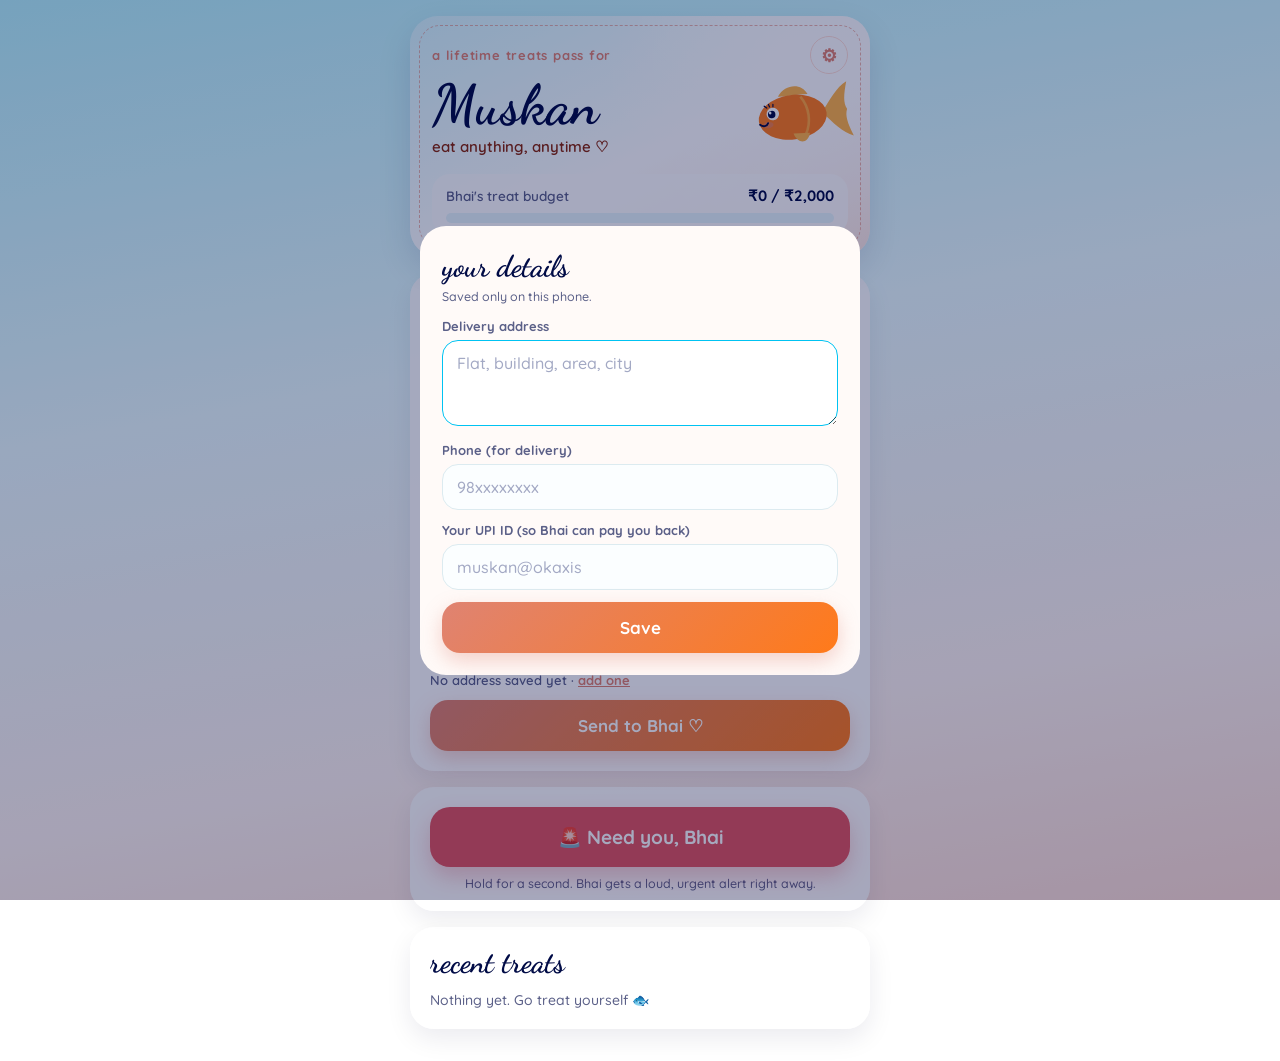
==== index.html @ bdd55ae3 "Add files via upload" ====
<!DOCTYPE html>
<html lang="en">
<head>
<meta charset="utf-8">
<meta name="viewport" content="width=device-width, initial-scale=1, viewport-fit=cover">
<title>Muskan's Treats Pass</title>
<meta name="theme-color" content="#B5F4FD">
<meta name="apple-mobile-web-app-capable" content="yes">
<meta name="mobile-web-app-capable" content="yes">
<meta name="apple-mobile-web-app-status-bar-style" content="default">
<meta name="apple-mobile-web-app-title" content="Treats Pass">
<link rel="manifest" href="manifest.webmanifest">
<link rel="apple-touch-icon" href="icons/apple-touch-icon.png">
<link rel="icon" href="icons/icon-192.png">
<link rel="stylesheet" href="fonts.css">
<link rel="stylesheet" href="style.css">
</head>
<body>
<div class="bubbles" aria-hidden="true"><span></span><span></span><span></span><span></span><span></span><span></span></div>

<main>
  <!-- The pass -->
  <section class="pass" aria-label="Your pass">
    <div class="pass-top">
      <span class="pass-kicker">a lifetime treats pass for</span>
      <button class="icon-btn" id="openSettings" aria-label="Settings">⚙︎</button>
    </div>
    <span class="holder-name script" id="holderName">Muskan</span>
    <p class="pass-tag">eat anything, anytime ♡</p>
    <svg class="pass-fish" viewBox="0 0 140 90" aria-hidden="true">
      <path d="M100 45 C112 30 124 14 138 8 C132 26 130 36 134 45 C130 54 132 64 138 82 C124 76 112 60 100 45Z" fill="#ffb347"/>
      <path d="M44 16 C56 0 78 2 84 18 C70 16 56 18 44 16Z" fill="#ffb347"/>
      <ellipse cx="60" cy="46" rx="46" ry="30" fill="#ff7a1a"/>
      <path d="M58 68 C62 84 76 84 80 70Z" fill="#ffb347"/>
      <path d="M74 20 C84 36 84 56 74 72" stroke="#ffb347" stroke-width="3.5" fill="none" opacity=".75"/>
      <ellipse cx="26" cy="52" rx="7" ry="4.2" fill="#DF8372" opacity=".55"/>
      <circle cx="34" cy="38" r="8.5" fill="#fff"/><circle cx="32.4" cy="38.6" r="5" fill="#000B46"/><circle cx="30.6" cy="36.4" r="1.8" fill="#fff"/>
      <path d="M27 29 L24 26 M31 28 L30 24.5 M35.5 28.5 L36 25" stroke="#000B46" stroke-width="1.6" stroke-linecap="round"/>
      <path d="M15 50 C19 54 24 53.5 26 49.5" stroke="#000B46" stroke-width="2.6" fill="none" stroke-linecap="round"/>
    </svg>
    <div class="meter" id="meterWrap">
      <div class="meter-row"><span>Bhai's treat budget</span><strong id="meterText">₹0 / ₹0</strong></div>
      <div class="meter-bar" id="meterBar"><div id="meterFill"></div></div>
      <p class="meter-note" id="meterNote" hidden></p>
    </div>
  </section>

  <!-- Order -->
  <section class="panel">
    <h2 class="script">what are we eating?</h2>
    <label class="field">
      <span>Swiggy / Zomato link</span>
      <div class="paste-row">
        <input id="link" type="url" inputmode="url" placeholder="Paste the shared link">
        <button class="ghost" id="pasteBtn" type="button">Paste</button>
      </div>
    </label>
    <label class="field">
      <span>Roughly how much? (₹)</span>
      <input id="amount" type="number" inputmode="numeric" min="0" placeholder="450">
    </label>
    <label class="field">
      <span>Anything to tell Bhai? (optional)</span>
      <input id="notes" type="text" placeholder="2 momos, extra chutney…">
    </label>
    <fieldset class="modes">
      <legend>Who places the order?</legend>
      <label><input type="radio" name="mode" value="payback" checked><span>I'll order, you pay me back</span></label>
      <label><input type="radio" name="mode" value="order"><span>Bhai, you order it for me</span></label>
    </fieldset>
    <p class="addr-line" id="addrLine"></p>
    <button class="primary" id="sendBtn">Send to Bhai ♡</button>
  </section>

  <!-- SOS -->
  <section class="panel sos-panel">
    <button class="sos" id="sosBtn">🚨 Need you, Bhai</button>
    <p class="hint">Hold for a second. Bhai gets a loud, urgent alert right away.</p>
  </section>

  <!-- History -->
  <section class="panel">
    <h2 class="script">recent treats</h2>
    <ul class="history" id="history"></ul>
  </section>
</main>

<!-- Settings sheet -->
<dialog id="settings">
  <form method="dialog" class="sheet">
    <h2 class="script">your details</h2>
    <p class="hint">Saved only on this phone.</p>
    <label class="field"><span>Delivery address</span>
      <textarea id="setAddress" rows="3" placeholder="Flat, building, area, city"></textarea></label>
    <label class="field"><span>Phone (for delivery)</span>
      <input id="setPhone" type="tel" placeholder="98xxxxxxxx"></label>
    <label class="field"><span>Your UPI ID (so Bhai can pay you back)</span>
      <input id="setUpi" type="text" autocapitalize="off" placeholder="muskan@okaxis"></label>
    <div class="sheet-actions">
      <button class="primary" id="saveSettings" value="save">Save</button>
    </div>
  </form>
</dialog>

<div class="toast" id="toast" role="status" aria-live="polite"></div>

<script src="config.js"></script>
<script src="app.js"></script>
</body>
</html>
---- fonts.css ----
@font-face{font-family:"Dancing Script";src:url(fonts/dancing-script-700.woff2) format("woff2");font-weight:700;font-display:swap}
@font-face{font-family:"Quicksand";src:url(fonts/quicksand-500.woff2) format("woff2");font-weight:500;font-display:swap}
@font-face{font-family:"Quicksand";src:url(fonts/quicksand-600.woff2) format("woff2");font-weight:600;font-display:swap}
@font-face{font-family:"Quicksand";src:url(fonts/quicksand-700.woff2) format("woff2");font-weight:700;font-display:swap}
---- style.css ----
:root{
  --ice:#B5F4FD; --aqua:#00C3F2; --navy:#000B46;        /* Bombay Sapphire */
  --blush:#FFDED5; --rose:#DF8372; --copper:#87270C;   /* its copper accents */
  --orange:#ff7a1a; --gold:#ffb347;                     /* goldfish */
  --muted:#5b6088;
  --red:#e2555f;
  --radius:24px;
}
*{box-sizing:border-box}
html,body{margin:0}
body{
  font-family:Quicksand,-apple-system,"SF Pro Rounded",sans-serif;font-weight:600;
  color:var(--navy);
  background:linear-gradient(170deg,var(--ice) 0%,#eafdff 40%,#fff4f0 75%,var(--blush) 100%) fixed;
  min-height:100vh;
  padding:calc(env(safe-area-inset-top) + 16px) 16px calc(env(safe-area-inset-bottom) + 32px);
  -webkit-tap-highlight-color:transparent;
}
main{max-width:460px;margin:0 auto;display:flex;flex-direction:column;gap:16px;position:relative;z-index:1}
.script{font-family:"Dancing Script",cursive;font-weight:700}

/* Bubbles */
.bubbles{position:fixed;inset:0;pointer-events:none;overflow:hidden;z-index:0}
.bubbles span{position:absolute;bottom:-40px;border:2px solid rgba(0,195,242,.35);background:rgba(255,255,255,.4);border-radius:50%;animation:rise 16s linear infinite}
.bubbles span:nth-child(1){left:8%;width:14px;height:14px}
.bubbles span:nth-child(2){left:24%;width:8px;height:8px;animation-delay:4s;animation-duration:12s}
.bubbles span:nth-child(3){left:50%;width:18px;height:18px;animation-delay:7s}
.bubbles span:nth-child(4){left:72%;width:10px;height:10px;animation-delay:2s;animation-duration:13s}
.bubbles span:nth-child(5){left:88%;width:16px;height:16px;animation-delay:9s}
.bubbles span:nth-child(6){left:62%;width:6px;height:6px;animation-delay:5s;animation-duration:10s}
@keyframes rise{to{transform:translateY(-110vh);opacity:0}}
@media (prefers-reduced-motion:reduce){.bubbles{display:none}}

/* Pass */
.pass{
  position:relative;overflow:hidden;border-radius:28px;padding:20px 22px 22px;
  background:radial-gradient(circle at 85% 18%,#fff 0,rgba(255,255,255,0) 45%),linear-gradient(155deg,#d6f9ff,#ffffff 55%,#ffe9e2);
  box-shadow:0 14px 34px rgba(0,11,70,.12);
}
.pass::before{content:"";position:absolute;inset:9px;border:1.5px dashed rgba(223,131,114,.6);border-radius:21px;pointer-events:none}
.pass-top{display:flex;justify-content:space-between;align-items:center;position:relative}
.pass-kicker{font-size:13px;letter-spacing:.06em;color:var(--rose);font-weight:700}
.holder-name{display:block;font-size:56px;line-height:1.05;margin:2px 0 0;color:var(--navy)}
.pass-tag{margin:2px 0 0;color:var(--copper);font-size:15px}
.pass-fish{position:absolute;right:18px;top:66px;width:104px;transform:rotate(-8deg)}
.icon-btn{background:rgba(255,255,255,.8);border:1.5px solid var(--blush);color:var(--rose);width:38px;height:38px;border-radius:50%;font-size:18px}
.meter{margin-top:18px;position:relative;background:rgba(255,255,255,.75);border-radius:18px;padding:12px 14px}
.meter-row{display:flex;justify-content:space-between;align-items:baseline;font-size:13.5px;color:var(--muted);margin-bottom:8px}
.meter-row strong{color:var(--navy);font-size:15px}
.meter-bar{height:10px;border-radius:99px;background:#e6f6fa;overflow:hidden}
.meter-bar div{height:100%;width:0;background:linear-gradient(90deg,var(--aqua),var(--rose));border-radius:99px;transition:width .5s}
.meter-bar.over div{background:linear-gradient(90deg,var(--rose),var(--orange))}
.meter-note{margin:8px 0 0;font-size:12.5px;color:var(--copper)}

/* Panels */
.panel{background:rgba(255,255,255,.88);border-radius:var(--radius);padding:20px;box-shadow:0 10px 26px rgba(0,11,70,.08)}
.panel h2{margin:0 0 14px;font-size:30px;line-height:1;color:var(--navy)}
.field{display:block;margin-bottom:12px}
.field>span{display:block;font-size:13px;font-weight:700;margin-bottom:6px;color:var(--muted)}
input,textarea{width:100%;font:inherit;font-size:16px;font-weight:600;padding:12px 14px;border-radius:16px;border:1.5px solid #dcebf0;background:#fbfeff;color:var(--navy)}
input::placeholder,textarea::placeholder{color:#a3a9c4;font-weight:500}
input:focus,textarea:focus{outline:none;border-color:var(--aqua);background:#fff}
.paste-row{display:flex;gap:8px}
.paste-row input{flex:1;min-width:0}
button{font:inherit;cursor:pointer}
.ghost{border:1.5px solid var(--aqua);background:#fff;color:#0089ab;border-radius:16px;padding:0 16px;font-weight:700}
.primary{width:100%;border:0;border-radius:18px;padding:15px;font-size:17px;font-weight:700;color:#fff;background:linear-gradient(135deg,var(--rose),var(--orange));box-shadow:0 8px 20px rgba(223,131,114,.35)}
.primary:disabled{opacity:.6}
.modes{border:0;padding:0;margin:0 0 12px;display:grid;grid-template-columns:1fr 1fr;gap:8px}
.modes legend{font-size:13px;font-weight:700;color:var(--muted);margin-bottom:6px;padding:0}
.modes label{display:flex;align-items:center;gap:8px;padding:12px;border-radius:16px;border:1.5px solid #dcebf0;background:#fbfeff;font-size:14px;line-height:1.25}
.modes input{width:auto;accent-color:var(--rose);flex:none}
.modes label:has(input:checked){border-color:var(--rose);background:#fff3ef}
.addr-line{font-size:13px;color:var(--muted);margin:0 0 12px}
.addr-line button{border:0;background:none;color:var(--rose);font-weight:700;padding:0;text-decoration:underline}

/* Alert */
.sos-panel{text-align:center}
.sos{position:relative;overflow:hidden;width:100%;border:0;border-radius:20px;padding:18px;font-size:19px;font-weight:700;color:#fff;background:var(--red);box-shadow:0 10px 22px rgba(226,85,95,.3);user-select:none;-webkit-user-select:none;touch-action:manipulation}
.sos::after{content:"";position:absolute;inset:0;background:rgba(255,255,255,.3);transform:scaleX(0);transform-origin:left}
.sos.holding::after{transform:scaleX(1);transition:transform 1s linear}
.hint{font-size:12.5px;color:var(--muted);margin:8px 0 0;font-weight:500}

/* History */
.history{list-style:none;margin:0;padding:0;display:grid;gap:8px}
.history li{display:flex;justify-content:space-between;align-items:center;gap:10px;padding:11px 13px;border-radius:16px;background:#fbfeff;border:1.5px solid #e8f3f6;font-size:14px}
.history .meta{font-size:12px;color:var(--muted);font-weight:500}
.badge{font-size:11.5px;font-weight:700;padding:4px 9px;border-radius:99px;white-space:nowrap}
.badge.ok{background:#e0f8fd;color:#007894}
.badge.over{background:#ffece6;color:var(--copper)}
.badge.sos{background:#fde6e8;color:#b3202c}
.empty{color:var(--muted);font-size:14px;margin:0;font-weight:500}

/* Settings */
dialog{border:0;border-radius:26px;padding:0;width:min(92vw,440px);background:#fffaf8;color:var(--navy)}
dialog::backdrop{background:rgba(0,11,70,.35)}
.sheet{padding:22px}
.sheet h2{margin:0;font-size:30px}
.sheet .hint{margin:4px 0 14px}

/* Toast */
.toast{position:fixed;left:50%;bottom:calc(env(safe-area-inset-bottom) + 24px);transform:translate(-50%,40px);opacity:0;background:var(--navy);color:#fff;padding:12px 18px;border-radius:16px;font-weight:700;font-size:14px;transition:.3s;z-index:10;max-width:90vw;text-align:center}
.toast.show{opacity:1;transform:translate(-50%,0)}
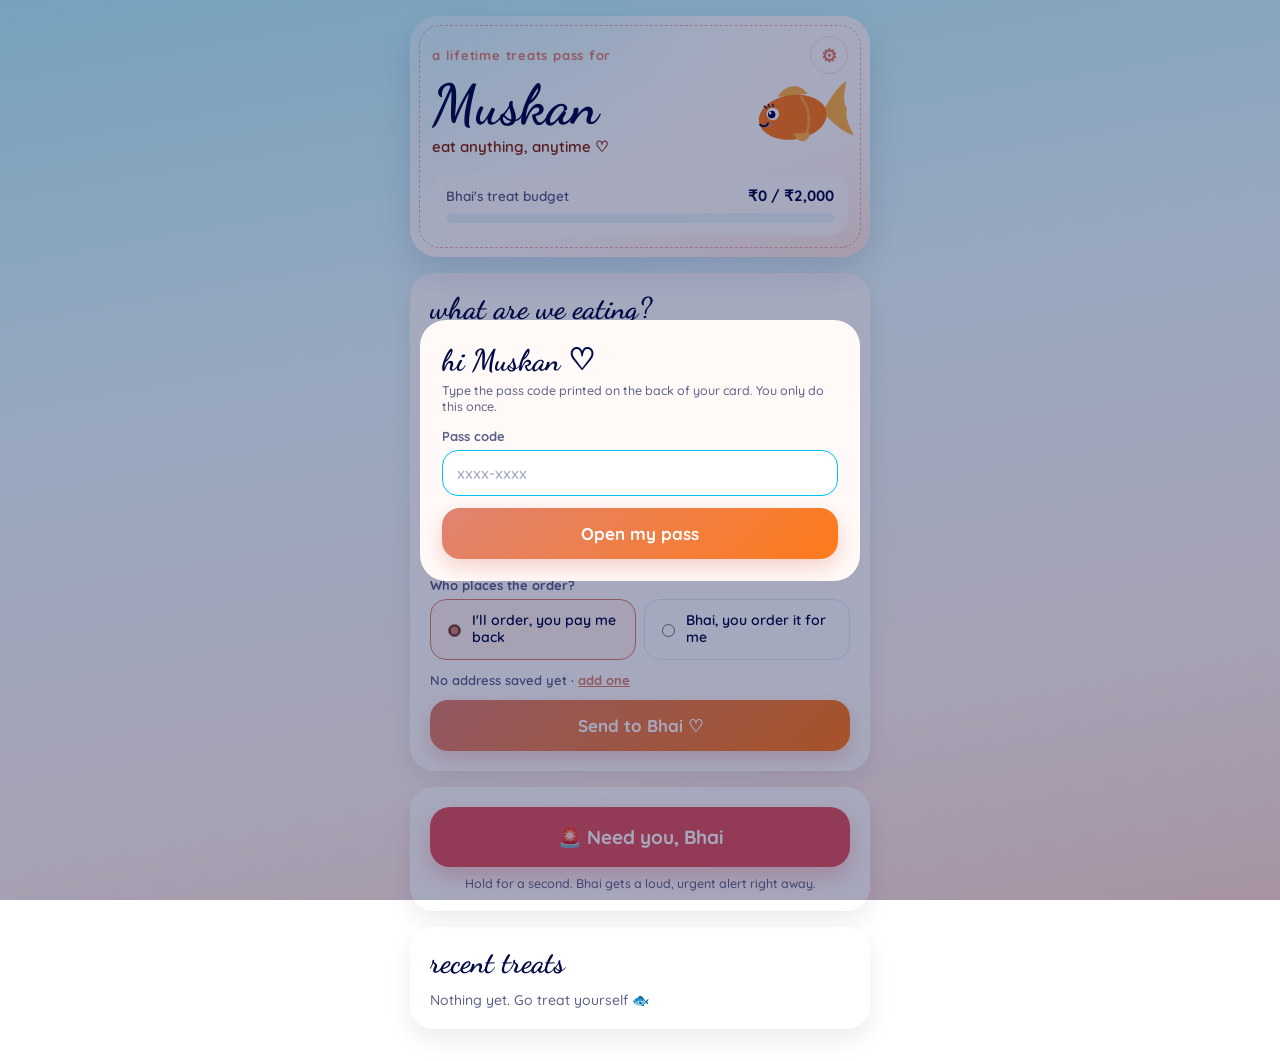
==== commit 24f574a8: "Add files via upload" ====
--- a/index.html
+++ b/index.html
@@ -19,6 +19,12 @@
 <div class="bubbles" aria-hidden="true"><span></span><span></span><span></span><span></span><span></span><span></span></div>
 
 <main>
+  <!-- Shown in Safari before she installs it -->
+  <section class="panel install" id="installTip" hidden>
+    <h2 class="script">add me to your home screen</h2>
+    <p>Tap <b>Share</b> <span aria-hidden="true">⎋</span> at the bottom, then <b>Add to Home Screen</b>. Then open Treats Pass from your home screen and fill in your details there.</p>
+  </section>
+
   <!-- The pass -->
   <section class="pass" aria-label="Your pass">
     <div class="pass-top">
@@ -43,6 +49,13 @@
       <div class="meter-bar" id="meterBar"><div id="meterFill"></div></div>
       <p class="meter-note" id="meterNote" hidden></p>
     </div>
+  </section>
+
+  <!-- Latest message from Bhai -->
+  <section class="panel bhai-note" id="bhaiNote" hidden>
+    <span class="label-sm">from Bhai 💌</span>
+    <p id="bhaiNoteText"></p>
+    <span class="meta" id="bhaiNoteTime"></span>
   </section>
 
   <!-- Order -->
@@ -102,6 +115,17 @@
   </form>
 </dialog>
 
+<!-- Pass code (only needed if the app opens without the card's link) -->
+<dialog id="lock">
+  <form method="dialog" class="sheet" id="lockForm">
+    <h2 class="script">hi Muskan ♡</h2>
+    <p class="hint">Type the pass code printed on the back of your card. You only do this once.</p>
+    <label class="field"><span>Pass code</span>
+      <input id="lockCode" type="text" autocapitalize="off" autocomplete="off" spellcheck="false" placeholder="xxxx-xxxx"></label>
+    <div class="sheet-actions"><button class="primary" value="ok">Open my pass</button></div>
+  </form>
+</dialog>
+
 <div class="toast" id="toast" role="status" aria-live="polite"></div>
 
 <script src="config.js"></script>
--- a/style.css
+++ b/style.css
@@ -98,6 +98,17 @@
 .sheet h2{margin:0;font-size:30px}
 .sheet .hint{margin:4px 0 14px}
 
+/* Message from Bhai */
+.bhai-note{background:#fff;border:1.5px solid var(--ice)}
+.bhai-note .label-sm{font-size:12.5px;font-weight:700;color:var(--rose)}
+.bhai-note p{margin:6px 0 4px;font-size:17px;line-height:1.4;color:var(--navy)}
+.bhai-note .meta{font-size:12px;color:var(--muted);font-weight:500}
+
+/* Install tip */
+.install{background:#fff3ef;border:1.5px dashed var(--rose)}
+.install h2{font-size:26px;margin-bottom:8px}
+.install p{margin:0;font-size:14.5px;line-height:1.5;color:#3a3f63}
+
 /* Toast */
 .toast{position:fixed;left:50%;bottom:calc(env(safe-area-inset-bottom) + 24px);transform:translate(-50%,40px);opacity:0;background:var(--navy);color:#fff;padding:12px 18px;border-radius:16px;font-weight:700;font-size:14px;transition:.3s;z-index:10;max-width:90vw;text-align:center}
 .toast.show{opacity:1;transform:translate(-50%,0)}
